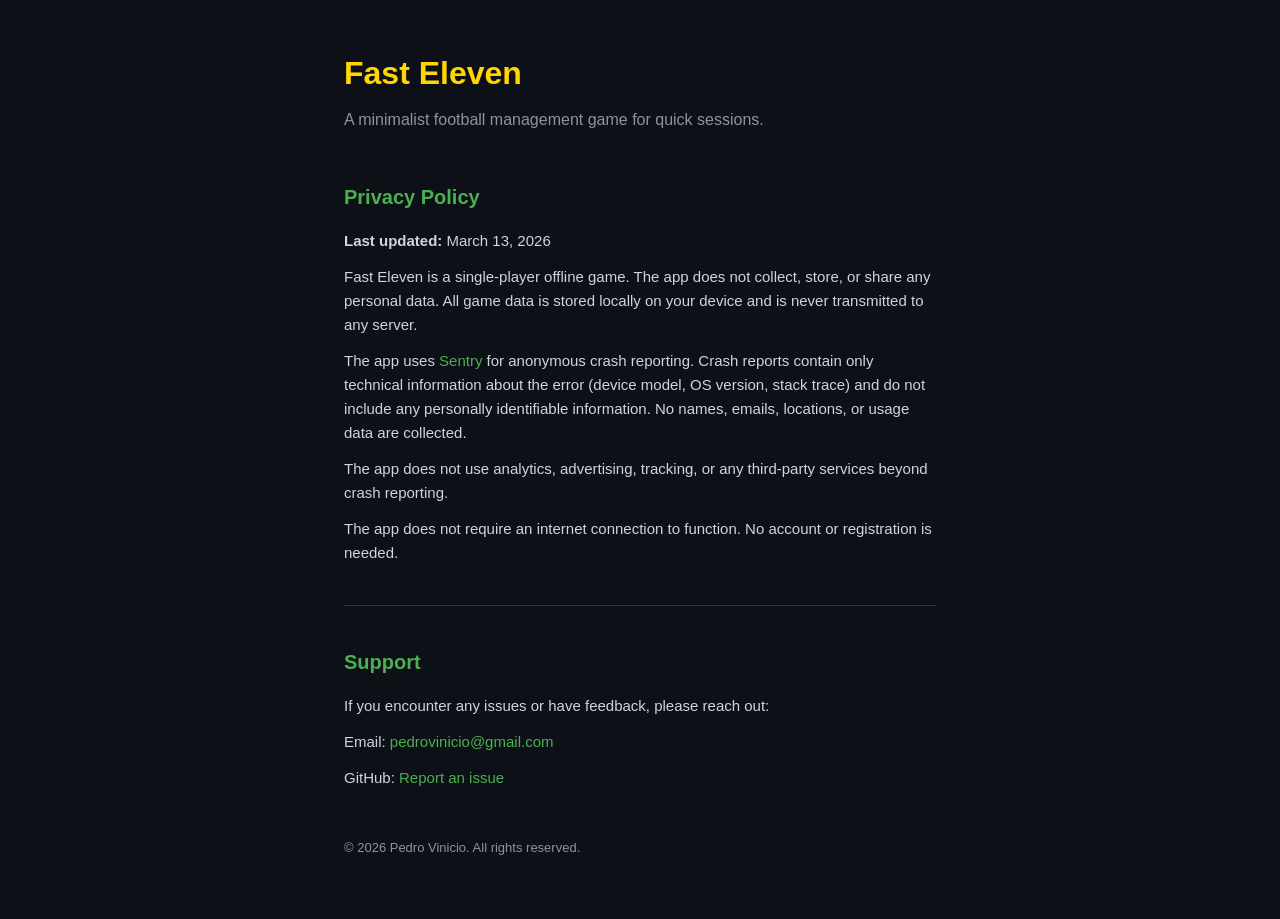
==== index.html @ f5455bc0 "Add privacy policy and support page Co-Authored-By: Claude Opus 4.6 <noreply@anthropic.com>" ====
<!DOCTYPE html>
<html lang="en">
<head>
  <meta charset="UTF-8">
  <meta name="viewport" content="width=device-width, initial-scale=1.0">
  <title>Fast Eleven - Football Manager</title>
  <style>
    * { margin: 0; padding: 0; box-sizing: border-box; }
    body {
      font-family: -apple-system, BlinkMacSystemFont, 'Segoe UI', Roboto, sans-serif;
      background: #0D1117;
      color: #E6EDF3;
      line-height: 1.6;
    }
    .container {
      max-width: 640px;
      margin: 0 auto;
      padding: 48px 24px;
    }
    h1 {
      font-size: 32px;
      font-weight: 900;
      color: #FFD600;
      margin-bottom: 8px;
    }
    .subtitle {
      color: #8B949E;
      font-size: 16px;
      margin-bottom: 48px;
    }
    h2 {
      font-size: 20px;
      font-weight: 700;
      color: #4CAF50;
      margin-bottom: 16px;
      margin-top: 40px;
    }
    p {
      color: #CDD5DE;
      font-size: 15px;
      margin-bottom: 12px;
    }
    a {
      color: #4CAF50;
      text-decoration: none;
    }
    a:hover {
      text-decoration: underline;
    }
    .divider {
      border: none;
      border-top: 1px solid #30363D;
      margin: 40px 0;
    }
    .footer {
      color: #8B949E;
      font-size: 13px;
      margin-top: 48px;
    }
  </style>
</head>
<body>
  <div class="container">
    <h1>Fast Eleven</h1>
    <p class="subtitle">A minimalist football management game for quick sessions.</p>

    <h2>Privacy Policy</h2>
    <p><strong>Last updated:</strong> March 13, 2026</p>
    <p>Fast Eleven is a single-player offline game. The app does not collect, store, or share any personal data. All game data is stored locally on your device and is never transmitted to any server.</p>
    <p>The app uses <a href="https://sentry.io/privacy/" target="_blank">Sentry</a> for anonymous crash reporting. Crash reports contain only technical information about the error (device model, OS version, stack trace) and do not include any personally identifiable information. No names, emails, locations, or usage data are collected.</p>
    <p>The app does not use analytics, advertising, tracking, or any third-party services beyond crash reporting.</p>
    <p>The app does not require an internet connection to function. No account or registration is needed.</p>

    <hr class="divider">

    <h2>Support</h2>
    <p>If you encounter any issues or have feedback, please reach out:</p>
    <p>Email: <a href="mailto:pedrovinicio@gmail.com">pedrovinicio@gmail.com</a></p>
    <p>GitHub: <a href="https://github.com/pedrovinicio/fast-eleven/issues" target="_blank">Report an issue</a></p>

    <p class="footer">&copy; 2026 Pedro Vinicio. All rights reserved.</p>
  </div>
</body>
</html>
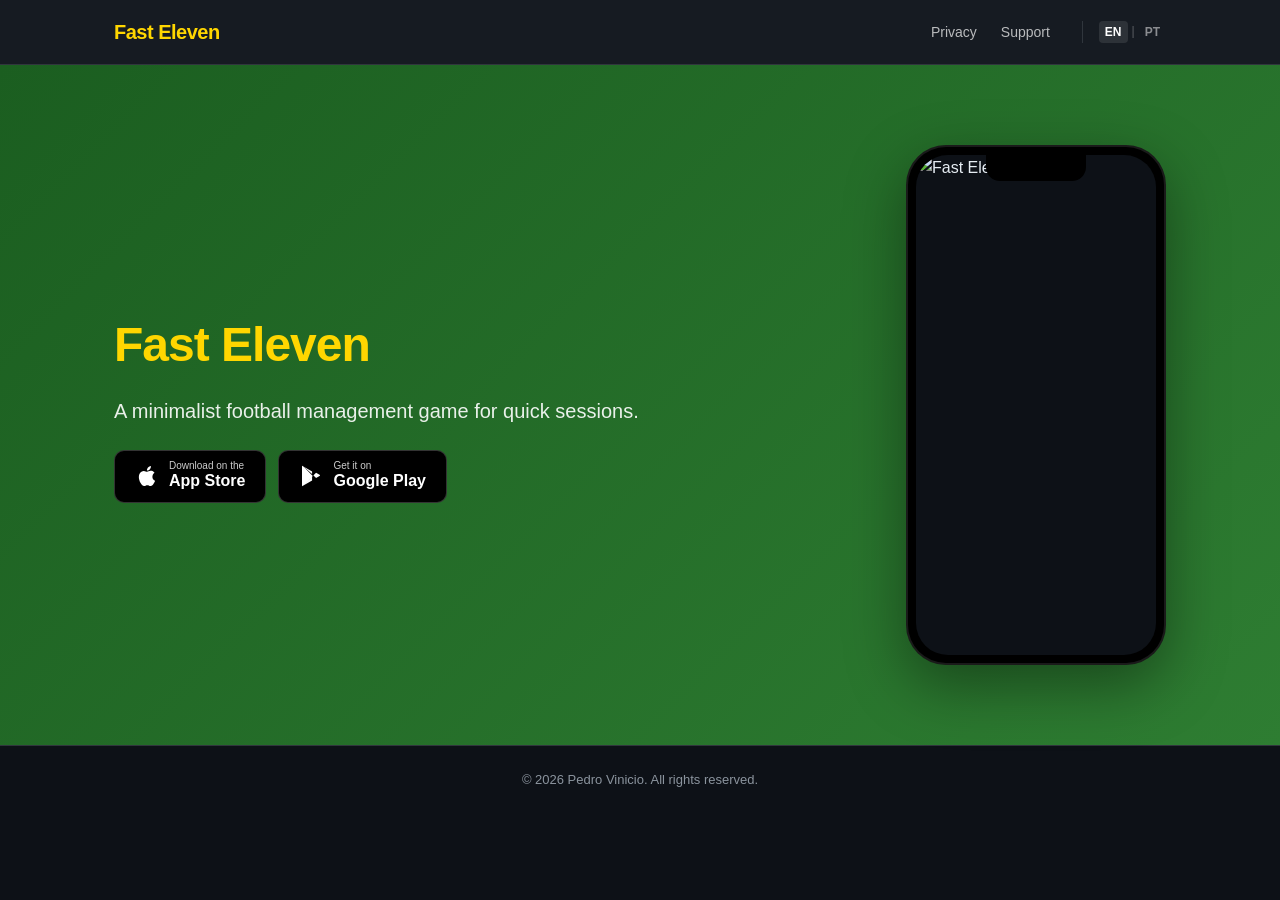
==== commit 0f88a245: "Add landing page with nav bar, hero section, and i18n support Restructure site into separate pages (" ====
--- a/index.html
+++ b/index.html
@@ -1,84 +1,70 @@
 <!DOCTYPE html>
 <html lang="en">
 <head>
-  <meta charset="UTF-8">
-  <meta name="viewport" content="width=device-width, initial-scale=1.0">
-  <title>Fast Eleven - Football Manager</title>
-  <style>
-    * { margin: 0; padding: 0; box-sizing: border-box; }
-    body {
-      font-family: -apple-system, BlinkMacSystemFont, 'Segoe UI', Roboto, sans-serif;
-      background: #0D1117;
-      color: #E6EDF3;
-      line-height: 1.6;
-    }
-    .container {
-      max-width: 640px;
-      margin: 0 auto;
-      padding: 48px 24px;
-    }
-    h1 {
-      font-size: 32px;
-      font-weight: 900;
-      color: #FFD600;
-      margin-bottom: 8px;
-    }
-    .subtitle {
-      color: #8B949E;
-      font-size: 16px;
-      margin-bottom: 48px;
-    }
-    h2 {
-      font-size: 20px;
-      font-weight: 700;
-      color: #4CAF50;
-      margin-bottom: 16px;
-      margin-top: 40px;
-    }
-    p {
-      color: #CDD5DE;
-      font-size: 15px;
-      margin-bottom: 12px;
-    }
-    a {
-      color: #4CAF50;
-      text-decoration: none;
-    }
-    a:hover {
-      text-decoration: underline;
-    }
-    .divider {
-      border: none;
-      border-top: 1px solid #30363D;
-      margin: 40px 0;
-    }
-    .footer {
-      color: #8B949E;
-      font-size: 13px;
-      margin-top: 48px;
-    }
-  </style>
+    <meta charset="UTF-8">
+    <meta name="viewport" content="width=device-width, initial-scale=1.0">
+    <title>Fast Eleven - Football Manager</title>
+    <link rel="stylesheet" href="styles.css">
 </head>
 <body>
-  <div class="container">
-    <h1>Fast Eleven</h1>
-    <p class="subtitle">A minimalist football management game for quick sessions.</p>
 
-    <h2>Privacy Policy</h2>
-    <p><strong>Last updated:</strong> March 13, 2026</p>
-    <p>Fast Eleven is a single-player offline game. The app does not collect, store, or share any personal data. All game data is stored locally on your device and is never transmitted to any server.</p>
-    <p>The app uses <a href="https://sentry.io/privacy/" target="_blank">Sentry</a> for anonymous crash reporting. Crash reports contain only technical information about the error (device model, OS version, stack trace) and do not include any personally identifiable information. No names, emails, locations, or usage data are collected.</p>
-    <p>The app does not use analytics, advertising, tracking, or any third-party services beyond crash reporting.</p>
-    <p>The app does not require an internet connection to function. No account or registration is needed.</p>
+    <!-- Navigation -->
+    <nav class="main-nav">
+        <div class="nav-container">
+            <a href="index.html" class="nav-logo">Fast Eleven</a>
+            <div class="nav-links">
+                <a href="privacy.html" data-i18n="nav.privacy">Privacy</a>
+                <a href="support.html" data-i18n="nav.support">Support</a>
+                <div class="lang-switcher">
+                    <button data-lang="en" class="active" onclick="setLanguage('en')">EN</button>
+                    <span class="lang-separator">|</span>
+                    <button data-lang="pt" onclick="setLanguage('pt')">PT</button>
+                </div>
+            </div>
+        </div>
+    </nav>
 
-    <hr class="divider">
+    <!-- Hero Section -->
+    <section class="hero">
+        <div class="container">
+            <div class="hero-content">
+                <h1>Fast Eleven</h1>
+                <p class="tagline" data-i18n="hero.tagline">A minimalist football management game for quick sessions.</p>
+                <div class="store-buttons">
+                    <!-- TODO: Replace # with actual App Store URL -->
+                    <a href="#" class="store-btn" id="app-store-btn" target="_blank" rel="noopener">
+                        <svg viewBox="0 0 24 24" fill="white"><path d="M18.71 19.5c-.83 1.24-1.71 2.45-3.05 2.47-1.34.03-1.77-.79-3.29-.79-1.53 0-2 .77-3.27.82-1.31.05-2.3-1.32-3.14-2.53C4.25 17 2.94 12.45 4.7 9.39c.87-1.52 2.43-2.48 4.12-2.51 1.28-.02 2.5.87 3.29.87.78 0 2.26-1.07 3.8-.91.65.03 2.47.26 3.64 1.98-.09.06-2.17 1.28-2.15 3.81.03 3.02 2.65 4.03 2.68 4.04-.03.07-.42 1.44-1.38 2.83M13 3.5c.73-.83 1.94-1.46 2.94-1.5.13 1.17-.34 2.35-1.04 3.19-.69.85-1.83 1.51-2.95 1.42-.15-1.15.41-2.35 1.05-3.11z"/></svg>
+                        <div class="store-text">
+                            <small data-i18n="store.apple.label">Download on the</small>
+                            <span data-i18n="store.apple.name">App Store</span>
+                        </div>
+                    </a>
+                    <!-- TODO: Replace # with actual Google Play URL -->
+                    <a href="#" class="store-btn" id="play-store-btn" target="_blank" rel="noopener">
+                        <svg viewBox="0 0 24 24" fill="white"><path d="M3.61 1.814L13.793 12 3.61 22.186a.996.996 0 0 1-.61-.92V2.734a1 1 0 0 1 .61-.92zm10.893 9.476l2.56-2.56 3.48 2.01c.63.36.63.93 0 1.3l-3.48 2.01-2.56-2.56-.01-.1.01-.1zm-1.41 1.42L4.38 21.42l8.71-5.03 0-.01.003.003-.003.003zm0-2.82L4.38 2.58l8.71 5.03.003-.003-.003.003v.01l0-.01z"/></svg>
+                        <div class="store-text">
+                            <small data-i18n="store.google.label">Get it on</small>
+                            <span data-i18n="store.google.name">Google Play</span>
+                        </div>
+                    </a>
+                </div>
+            </div>
+            <div class="phone-wrapper">
+                <div class="phone-mockup">
+                    <div class="phone-notch"></div>
+                    <div class="phone-screen">
+                        <img src="screenshot.png" alt="Fast Eleven">
+                    </div>
+                </div>
+            </div>
+        </div>
+    </section>
 
-    <h2>Support</h2>
-    <p>If you encounter any issues or have feedback, please reach out:</p>
-    <p>Email: <a href="mailto:pedrovinicio@gmail.com">pedrovinicio@gmail.com</a></p>
-    <p>GitHub: <a href="https://github.com/pedrovinicio/fast-eleven/issues" target="_blank">Report an issue</a></p>
+    <!-- Footer -->
+    <footer class="site-footer">
+        <p data-i18n-html="footer.rights">&copy; 2026 Pedro Vinicio. All rights reserved.</p>
+    </footer>
 
-    <p class="footer">&copy; 2026 Pedro Vinicio. All rights reserved.</p>
-  </div>
+    <script src="i18n.js"></script>
 </body>
 </html>
--- a/styles.css
+++ b/styles.css
@@ -0,0 +1,399 @@
+/* ===== Reset & Variables ===== */
+* { margin: 0; padding: 0; box-sizing: border-box; }
+
+:root {
+    --primary: #4CAF50;
+    --primary-dark: #2E7D32;
+    --primary-darker: #1B5E20;
+    --accent: #FFD600;
+    --bg: #0D1117;
+    --bg-nav: #161B22;
+    --bg-surface: #1C2128;
+    --text: #E6EDF3;
+    --text-secondary: #8B949E;
+    --text-content: #CDD5DE;
+    --border: #30363D;
+}
+
+body {
+    font-family: -apple-system, BlinkMacSystemFont, 'Segoe UI', Roboto, sans-serif;
+    background: var(--bg);
+    color: var(--text);
+    line-height: 1.6;
+    min-height: 100vh;
+    display: flex;
+    flex-direction: column;
+}
+
+a {
+    color: var(--primary);
+    text-decoration: none;
+}
+
+a:hover {
+    text-decoration: underline;
+}
+
+/* ===== Navigation ===== */
+nav.main-nav {
+    background-color: var(--bg-nav);
+    padding: 16px 0;
+    width: 100%;
+    border-bottom: 1px solid var(--border);
+}
+
+nav.main-nav .nav-container {
+    max-width: 1100px;
+    margin: 0 auto;
+    padding: 0 24px;
+    display: flex;
+    justify-content: space-between;
+    align-items: center;
+    flex-wrap: wrap;
+    gap: 12px;
+}
+
+nav.main-nav a.nav-logo {
+    color: var(--accent);
+    font-size: 20px;
+    font-weight: 900;
+    text-decoration: none;
+    letter-spacing: -0.5px;
+}
+
+nav.main-nav a.nav-logo:hover {
+    text-decoration: none;
+}
+
+nav.main-nav .nav-links {
+    display: flex;
+    align-items: center;
+    gap: 24px;
+    flex-wrap: wrap;
+}
+
+nav.main-nav .nav-links a {
+    color: rgba(255, 255, 255, 0.7);
+    text-decoration: none;
+    font-size: 14px;
+    transition: color 0.2s;
+}
+
+nav.main-nav .nav-links a:hover,
+nav.main-nav .nav-links a.active {
+    color: #FFFFFF;
+    text-decoration: none;
+}
+
+nav.main-nav .nav-links a.active {
+    font-weight: 600;
+}
+
+/* Language Switcher */
+.lang-switcher {
+    display: flex;
+    align-items: center;
+    gap: 4px;
+    margin-left: 8px;
+    padding-left: 16px;
+    border-left: 1px solid var(--border);
+}
+
+.lang-switcher button {
+    background: none;
+    border: none;
+    color: rgba(255, 255, 255, 0.5);
+    font-size: 12px;
+    font-weight: 600;
+    cursor: pointer;
+    padding: 4px 6px;
+    border-radius: 4px;
+    transition: all 0.2s;
+    font-family: inherit;
+}
+
+.lang-switcher button:hover {
+    color: rgba(255, 255, 255, 0.8);
+}
+
+.lang-switcher button.active {
+    color: #FFFFFF;
+    background: rgba(255, 255, 255, 0.1);
+}
+
+.lang-separator {
+    color: rgba(255, 255, 255, 0.3);
+    font-size: 12px;
+    user-select: none;
+}
+
+/* ===== Hero Section ===== */
+.hero {
+    background: linear-gradient(135deg, var(--primary-darker) 0%, var(--primary-dark) 100%);
+    padding: 80px 0;
+}
+
+.hero .container {
+    max-width: 1100px;
+    margin: 0 auto;
+    padding: 0 24px;
+    display: flex;
+    align-items: center;
+    gap: 60px;
+}
+
+.hero-content {
+    flex: 1;
+}
+
+.hero-content h1 {
+    font-size: 48px;
+    font-weight: 900;
+    color: var(--accent);
+    margin-bottom: 12px;
+    letter-spacing: -1px;
+}
+
+.hero-content .tagline {
+    font-size: 20px;
+    color: rgba(255, 255, 255, 0.9);
+    margin-bottom: 24px;
+    line-height: 1.5;
+}
+
+.store-buttons {
+    display: flex;
+    gap: 12px;
+    flex-wrap: wrap;
+}
+
+.store-btn {
+    display: inline-flex;
+    align-items: center;
+    gap: 10px;
+    background: #000;
+    color: #fff;
+    padding: 10px 20px;
+    border-radius: 10px;
+    text-decoration: none;
+    border: 1px solid rgba(255, 255, 255, 0.2);
+    transition: transform 0.2s, border-color 0.2s;
+}
+
+.store-btn:hover {
+    transform: scale(1.03);
+    text-decoration: none;
+    border-color: rgba(255, 255, 255, 0.4);
+}
+
+.store-btn svg {
+    width: 24px;
+    height: 24px;
+    flex-shrink: 0;
+}
+
+.store-btn .store-text small {
+    display: block;
+    font-size: 10px;
+    opacity: 0.8;
+    line-height: 1;
+}
+
+.store-btn .store-text span {
+    display: block;
+    font-size: 16px;
+    font-weight: 600;
+    line-height: 1.3;
+}
+
+/* ===== Phone Mockup ===== */
+.phone-wrapper {
+    flex-shrink: 0;
+}
+
+.phone-mockup {
+    position: relative;
+    width: 260px;
+    height: 520px;
+    background: #000;
+    border-radius: 40px;
+    padding: 10px;
+    box-shadow:
+        0 20px 60px rgba(0, 0, 0, 0.4),
+        inset 0 0 0 2px rgba(255, 255, 255, 0.1);
+}
+
+.phone-notch {
+    position: absolute;
+    top: 10px;
+    left: 50%;
+    transform: translateX(-50%);
+    width: 100px;
+    height: 26px;
+    background: #000;
+    border-radius: 0 0 14px 14px;
+    z-index: 2;
+}
+
+.phone-screen {
+    width: 100%;
+    height: 100%;
+    background: var(--bg);
+    border-radius: 32px;
+    overflow: hidden;
+    position: relative;
+}
+
+.phone-screen img {
+    width: 100%;
+    height: 100%;
+    object-fit: cover;
+    display: block;
+}
+
+/* Placeholder screen content (shown when no screenshot image is used) */
+.phone-placeholder {
+    width: 100%;
+    height: 100%;
+    display: flex;
+    flex-direction: column;
+    align-items: center;
+    justify-content: center;
+    background: linear-gradient(180deg, #1a2f1a 0%, var(--bg) 100%);
+    padding: 20px;
+    text-align: center;
+}
+
+.phone-placeholder .placeholder-icon {
+    font-size: 48px;
+    margin-bottom: 16px;
+}
+
+.phone-placeholder .placeholder-title {
+    font-size: 18px;
+    font-weight: 800;
+    color: var(--accent);
+    margin-bottom: 8px;
+}
+
+.phone-placeholder .placeholder-subtitle {
+    font-size: 11px;
+    color: var(--text-secondary);
+}
+
+/* ===== Page Content ===== */
+.page-content {
+    flex: 1;
+}
+
+.page-content .container {
+    max-width: 720px;
+    margin: 0 auto;
+    padding: 48px 24px;
+}
+
+.page-content h2 {
+    font-size: 24px;
+    font-weight: 700;
+    color: var(--primary);
+    margin-bottom: 16px;
+}
+
+.page-content h3 {
+    font-size: 18px;
+    font-weight: 600;
+    color: var(--text);
+    margin-top: 32px;
+    margin-bottom: 12px;
+}
+
+.page-content p {
+    color: var(--text-content);
+    font-size: 15px;
+    margin-bottom: 12px;
+}
+
+.page-content .last-updated {
+    color: var(--text-secondary);
+    font-size: 14px;
+    margin-bottom: 24px;
+}
+
+.page-content .divider {
+    border: none;
+    border-top: 1px solid var(--border);
+    margin: 40px 0;
+}
+
+/* ===== Footer ===== */
+.site-footer {
+    border-top: 1px solid var(--border);
+    padding: 24px;
+    text-align: center;
+}
+
+.site-footer p {
+    color: var(--text-secondary);
+    font-size: 13px;
+}
+
+/* ===== Responsive ===== */
+@media (max-width: 768px) {
+    .hero {
+        padding: 48px 0;
+    }
+
+    .hero .container {
+        flex-direction: column;
+        text-align: center;
+    }
+
+    .hero-content h1 {
+        font-size: 36px;
+    }
+
+    .hero-content .tagline {
+        font-size: 17px;
+    }
+
+    .store-buttons {
+        justify-content: center;
+    }
+
+    .phone-wrapper {
+        order: -1;
+    }
+
+    .phone-mockup {
+        width: 200px;
+        height: 400px;
+        border-radius: 32px;
+    }
+
+    .phone-notch {
+        width: 80px;
+        height: 22px;
+    }
+
+    .phone-screen {
+        border-radius: 24px;
+    }
+}
+
+@media (max-width: 480px) {
+    .store-buttons {
+        flex-direction: column;
+        align-items: center;
+    }
+
+    nav.main-nav .nav-container {
+        justify-content: center;
+        text-align: center;
+    }
+
+    .lang-switcher {
+        border-left: none;
+        margin-left: 0;
+        padding-left: 0;
+    }
+}
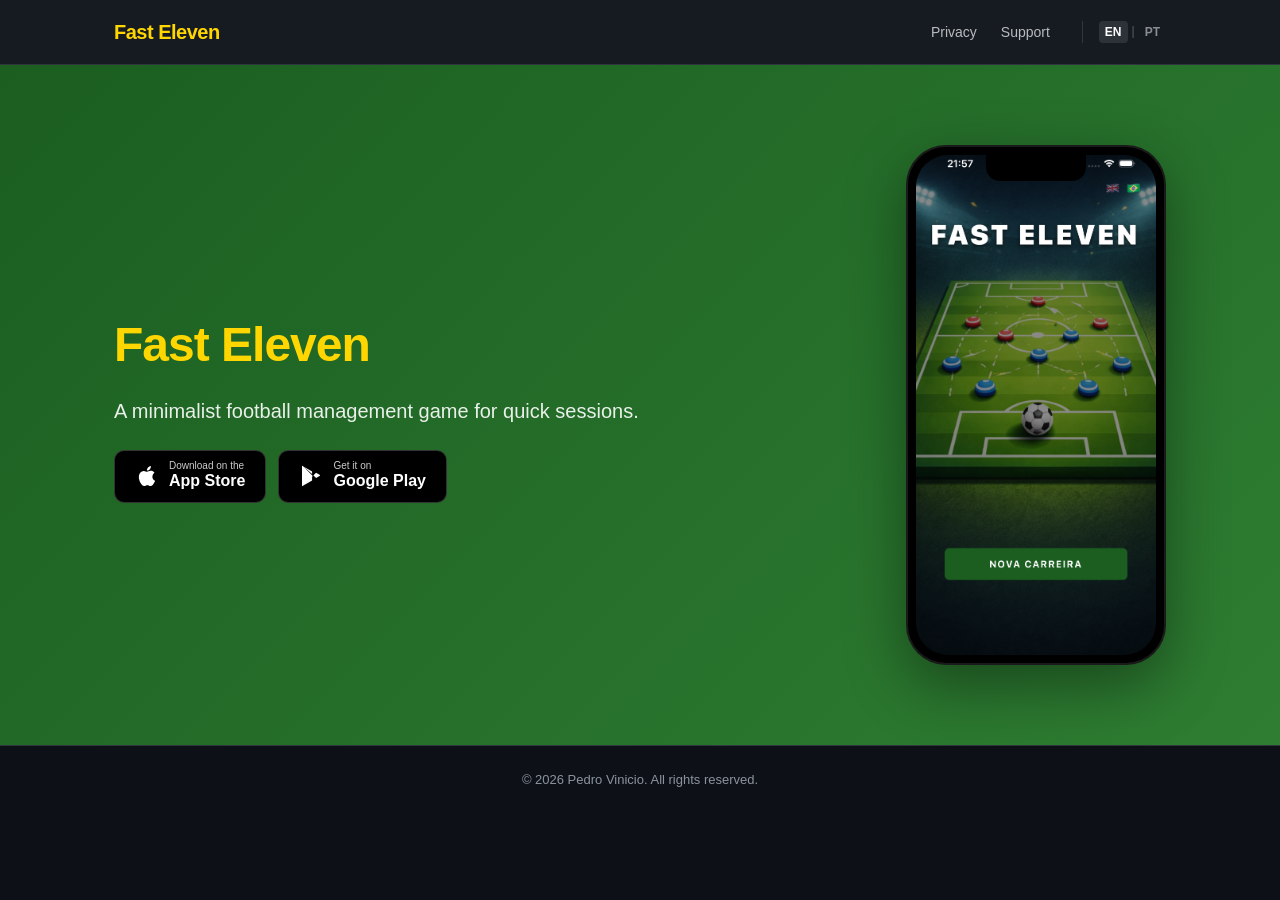
==== commit caad248e: "Add App Store URL to store button Co-Authored-By: Claude Opus 4.6 (1M context) <noreply@anthropic.co" ====
--- a/index.html
+++ b/index.html
@@ -31,8 +31,7 @@
                 <h1>Fast Eleven</h1>
                 <p class="tagline" data-i18n="hero.tagline">A minimalist football management game for quick sessions.</p>
                 <div class="store-buttons">
-                    <!-- TODO: Replace # with actual App Store URL -->
-                    <a href="#" class="store-btn" id="app-store-btn" target="_blank" rel="noopener">
+                    <a href="https://apps.apple.com/br/app/fast-eleven/id6760587437" class="store-btn" id="app-store-btn" target="_blank" rel="noopener">
                         <svg viewBox="0 0 24 24" fill="white"><path d="M18.71 19.5c-.83 1.24-1.71 2.45-3.05 2.47-1.34.03-1.77-.79-3.29-.79-1.53 0-2 .77-3.27.82-1.31.05-2.3-1.32-3.14-2.53C4.25 17 2.94 12.45 4.7 9.39c.87-1.52 2.43-2.48 4.12-2.51 1.28-.02 2.5.87 3.29.87.78 0 2.26-1.07 3.8-.91.65.03 2.47.26 3.64 1.98-.09.06-2.17 1.28-2.15 3.81.03 3.02 2.65 4.03 2.68 4.04-.03.07-.42 1.44-1.38 2.83M13 3.5c.73-.83 1.94-1.46 2.94-1.5.13 1.17-.34 2.35-1.04 3.19-.69.85-1.83 1.51-2.95 1.42-.15-1.15.41-2.35 1.05-3.11z"/></svg>
                         <div class="store-text">
                             <small data-i18n="store.apple.label">Download on the</small>
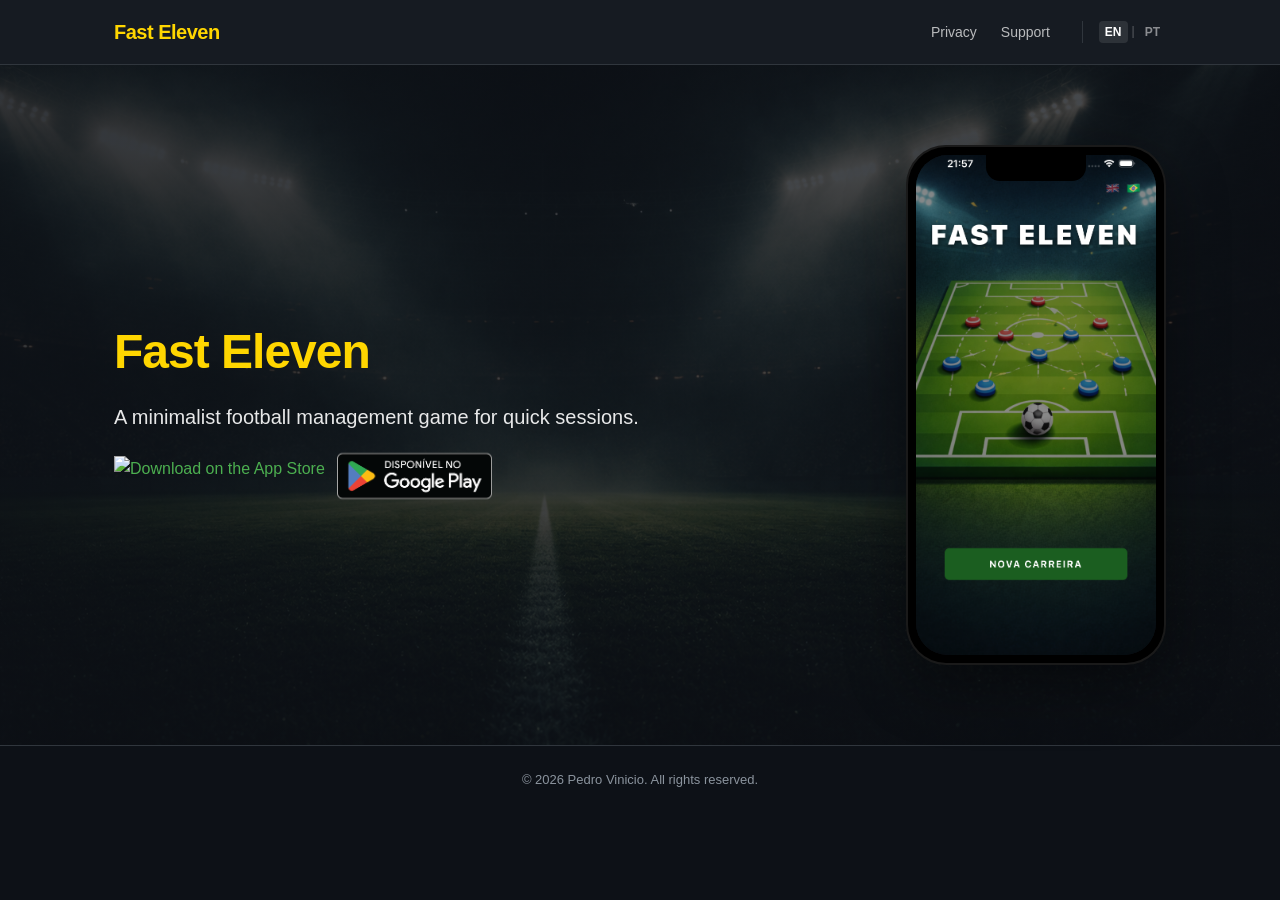
==== commit 4329ccec: "Update store buttons, hero background, and mobile responsiveness Use official App Store and Google P" ====
--- a/index.html
+++ b/index.html
@@ -31,20 +31,12 @@
                 <h1>Fast Eleven</h1>
                 <p class="tagline" data-i18n="hero.tagline">A minimalist football management game for quick sessions.</p>
                 <div class="store-buttons">
-                    <a href="https://apps.apple.com/br/app/fast-eleven/id6760587437" class="store-btn" id="app-store-btn" target="_blank" rel="noopener">
-                        <svg viewBox="0 0 24 24" fill="white"><path d="M18.71 19.5c-.83 1.24-1.71 2.45-3.05 2.47-1.34.03-1.77-.79-3.29-.79-1.53 0-2 .77-3.27.82-1.31.05-2.3-1.32-3.14-2.53C4.25 17 2.94 12.45 4.7 9.39c.87-1.52 2.43-2.48 4.12-2.51 1.28-.02 2.5.87 3.29.87.78 0 2.26-1.07 3.8-.91.65.03 2.47.26 3.64 1.98-.09.06-2.17 1.28-2.15 3.81.03 3.02 2.65 4.03 2.68 4.04-.03.07-.42 1.44-1.38 2.83M13 3.5c.73-.83 1.94-1.46 2.94-1.5.13 1.17-.34 2.35-1.04 3.19-.69.85-1.83 1.51-2.95 1.42-.15-1.15.41-2.35 1.05-3.11z"/></svg>
-                        <div class="store-text">
-                            <small data-i18n="store.apple.label">Download on the</small>
-                            <span data-i18n="store.apple.name">App Store</span>
-                        </div>
+                    <a href="https://apps.apple.com/br/app/fast-eleven/id6760587437" class="store-button" id="app-store-btn" target="_blank" rel="noopener">
+                        <img src="https://tools.applemediaservices.com/api/badges/download-on-the-app-store/black/en-us?size=250x83" alt="Download on the App Store">
                     </a>
                     <!-- TODO: Replace # with actual Google Play URL -->
-                    <a href="#" class="store-btn" id="play-store-btn" target="_blank" rel="noopener">
-                        <svg viewBox="0 0 24 24" fill="white"><path d="M3.61 1.814L13.793 12 3.61 22.186a.996.996 0 0 1-.61-.92V2.734a1 1 0 0 1 .61-.92zm10.893 9.476l2.56-2.56 3.48 2.01c.63.36.63.93 0 1.3l-3.48 2.01-2.56-2.56-.01-.1.01-.1zm-1.41 1.42L4.38 21.42l8.71-5.03 0-.01.003.003-.003.003zm0-2.82L4.38 2.58l8.71 5.03.003-.003-.003.003v.01l0-.01z"/></svg>
-                        <div class="store-text">
-                            <small data-i18n="store.google.label">Get it on</small>
-                            <span data-i18n="store.google.name">Google Play</span>
-                        </div>
+                    <a href="#" class="store-button play-store" id="play-store-btn" target="_blank" rel="noopener">
+                        <img src="google-play-badge.png" alt="Get it on Google Play">
                     </a>
                 </div>
             </div>
--- a/styles.css
+++ b/styles.css
@@ -129,7 +129,9 @@
 
 /* ===== Hero Section ===== */
 .hero {
-    background: linear-gradient(135deg, var(--primary-darker) 0%, var(--primary-dark) 100%);
+    background:
+        linear-gradient(135deg, rgba(13, 17, 23, 0.85) 0%, rgba(13, 17, 23, 0.7) 100%),
+        url('hero-bg.jpg') center/cover no-repeat;
     padding: 80px 0;
 }
 
@@ -163,47 +165,33 @@
 
 .store-buttons {
     display: flex;
+    justify-content: flex-start;
+    align-items: center;
     gap: 12px;
-    flex-wrap: wrap;
-}
-
-.store-btn {
-    display: inline-flex;
-    align-items: center;
-    gap: 10px;
-    background: #000;
-    color: #fff;
-    padding: 10px 20px;
-    border-radius: 10px;
-    text-decoration: none;
-    border: 1px solid rgba(255, 255, 255, 0.2);
-    transition: transform 0.2s, border-color 0.2s;
-}
-
-.store-btn:hover {
-    transform: scale(1.03);
-    text-decoration: none;
-    border-color: rgba(255, 255, 255, 0.4);
-}
-
-.store-btn svg {
-    width: 24px;
-    height: 24px;
-    flex-shrink: 0;
-}
-
-.store-btn .store-text small {
-    display: block;
-    font-size: 10px;
-    opacity: 0.8;
-    line-height: 1;
-}
-
-.store-btn .store-text span {
-    display: block;
-    font-size: 16px;
-    font-weight: 600;
-    line-height: 1.3;
+}
+
+.store-button {
+    display: inline-block;
+    height: 40px;
+}
+
+.store-button img {
+    height: 40px;
+    width: auto;
+    transition: transform 0.2s;
+}
+
+.store-button.play-store {
+    height: 60px;
+    margin: -10px 0;
+}
+
+.store-button.play-store img {
+    height: 60px;
+}
+
+.store-button:hover img {
+    transform: scale(1.05);
 }
 
 /* ===== Phone Mockup ===== */
@@ -251,36 +239,6 @@
     display: block;
 }
 
-/* Placeholder screen content (shown when no screenshot image is used) */
-.phone-placeholder {
-    width: 100%;
-    height: 100%;
-    display: flex;
-    flex-direction: column;
-    align-items: center;
-    justify-content: center;
-    background: linear-gradient(180deg, #1a2f1a 0%, var(--bg) 100%);
-    padding: 20px;
-    text-align: center;
-}
-
-.phone-placeholder .placeholder-icon {
-    font-size: 48px;
-    margin-bottom: 16px;
-}
-
-.phone-placeholder .placeholder-title {
-    font-size: 18px;
-    font-weight: 800;
-    color: var(--accent);
-    margin-bottom: 8px;
-}
-
-.phone-placeholder .placeholder-subtitle {
-    font-size: 11px;
-    color: var(--text-secondary);
-}
-
 /* ===== Page Content ===== */
 .page-content {
     flex: 1;
@@ -361,22 +319,7 @@
     }
 
     .phone-wrapper {
-        order: -1;
-    }
-
-    .phone-mockup {
-        width: 200px;
-        height: 400px;
-        border-radius: 32px;
-    }
-
-    .phone-notch {
-        width: 80px;
-        height: 22px;
-    }
-
-    .phone-screen {
-        border-radius: 24px;
+        display: none;
     }
 }
 
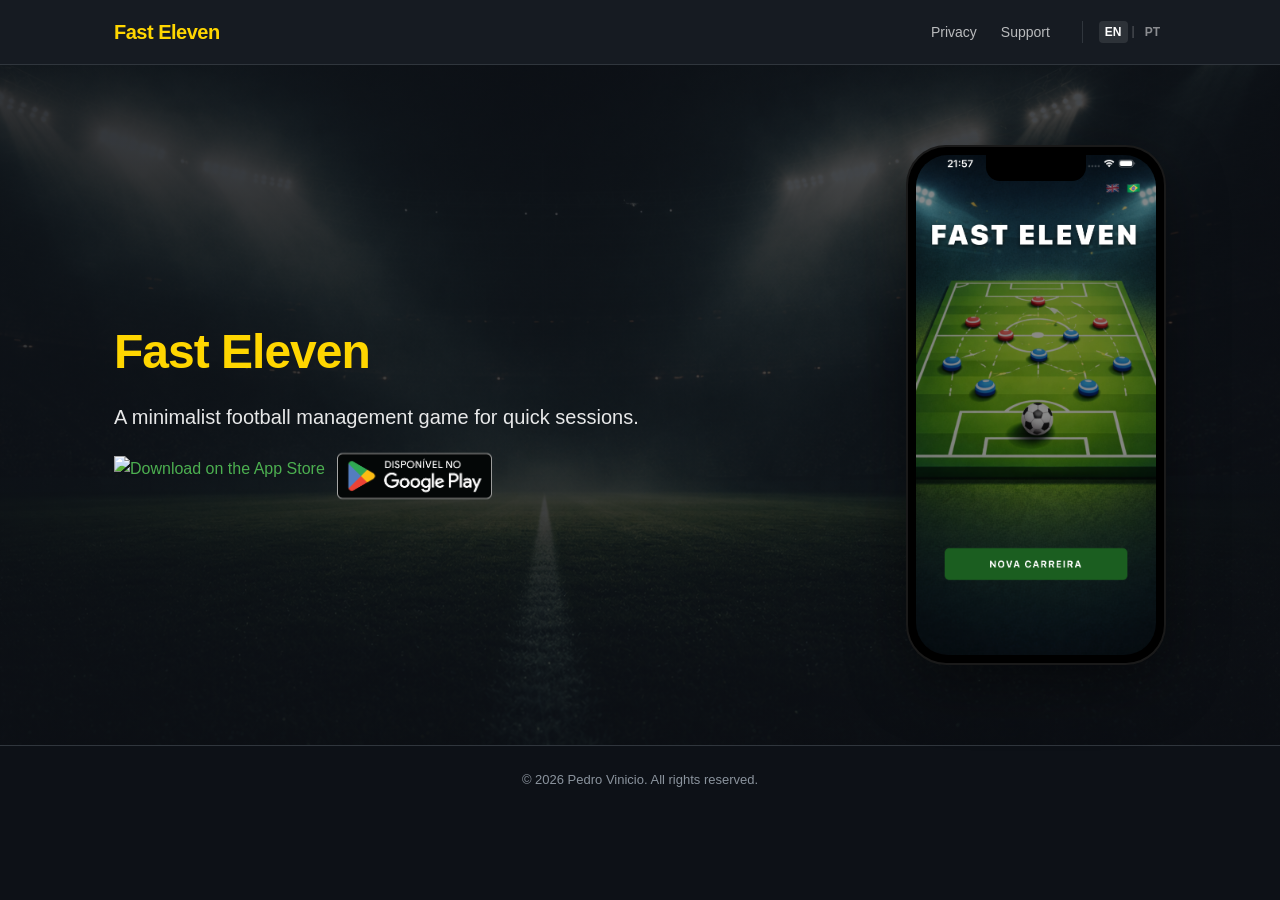
==== commit 1b8d00c7: "Add Google Play Store URL to store button Co-Authored-By: Claude Opus 4.6 (1M context) <noreply@anth" ====
--- a/index.html
+++ b/index.html
@@ -34,8 +34,7 @@
                     <a href="https://apps.apple.com/br/app/fast-eleven/id6760587437" class="store-button" id="app-store-btn" target="_blank" rel="noopener">
                         <img src="https://tools.applemediaservices.com/api/badges/download-on-the-app-store/black/en-us?size=250x83" alt="Download on the App Store">
                     </a>
-                    <!-- TODO: Replace # with actual Google Play URL -->
-                    <a href="#" class="store-button play-store" id="play-store-btn" target="_blank" rel="noopener">
+                    <a href="https://play.google.com/store/apps/details?id=com.fasteleven" class="store-button play-store" id="play-store-btn" target="_blank" rel="noopener">
                         <img src="google-play-badge.png" alt="Get it on Google Play">
                     </a>
                 </div>
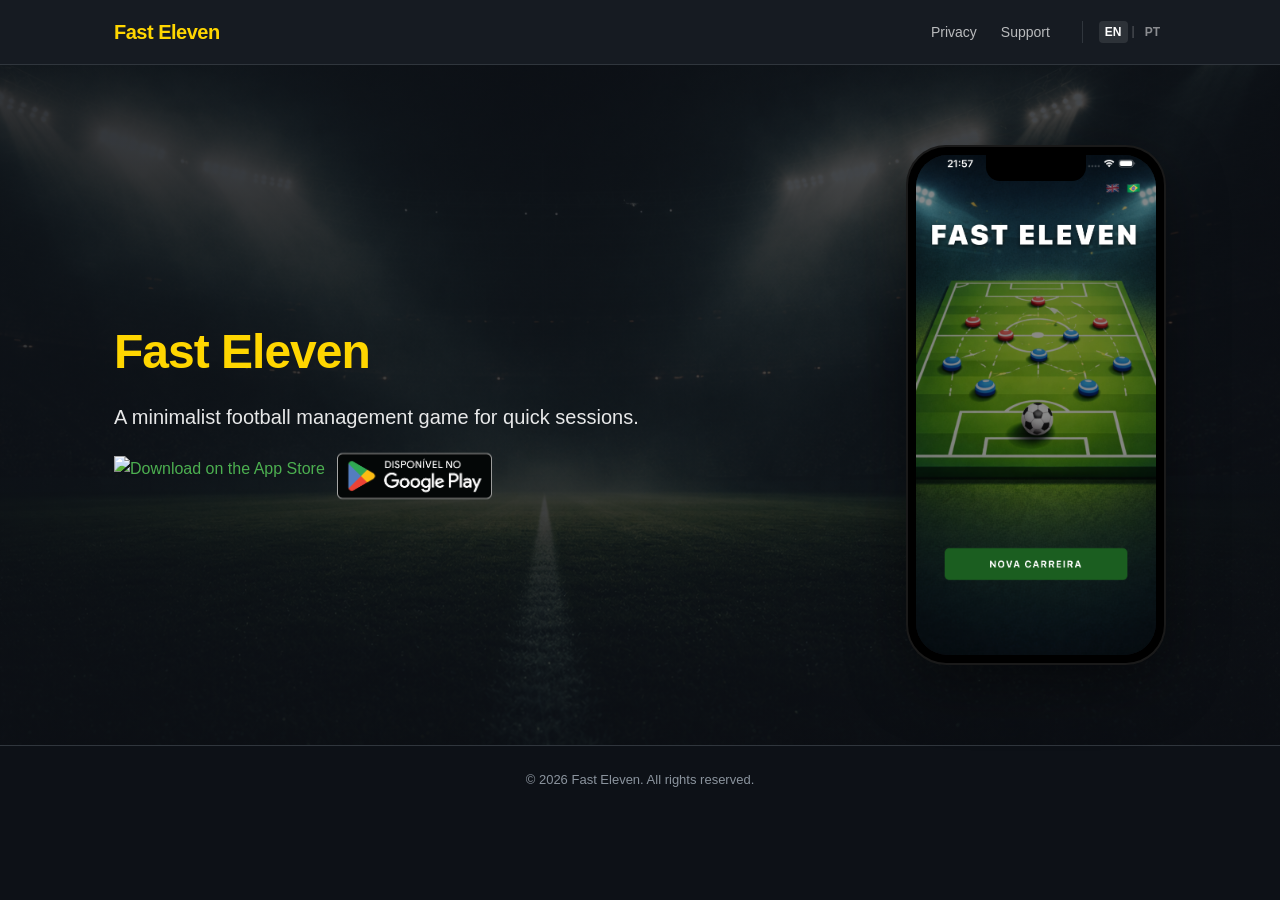
==== commit fd6d02a8: "Overall update - update readme - Add firebase hosting for deploy" ====
--- a/index.html
+++ b/index.html
@@ -1,11 +1,13 @@
 <!DOCTYPE html>
 <html lang="en">
+
 <head>
     <meta charset="UTF-8">
     <meta name="viewport" content="width=device-width, initial-scale=1.0">
     <title>Fast Eleven - Football Manager</title>
     <link rel="stylesheet" href="styles.css">
 </head>
+
 <body>
 
     <!-- Navigation -->
@@ -29,12 +31,16 @@
         <div class="container">
             <div class="hero-content">
                 <h1>Fast Eleven</h1>
-                <p class="tagline" data-i18n="hero.tagline">A minimalist football management game for quick sessions.</p>
+                <p class="tagline" data-i18n="hero.tagline">A minimalist football management game for quick sessions.
+                </p>
                 <div class="store-buttons">
-                    <a href="https://apps.apple.com/br/app/fast-eleven/id6760587437" class="store-button" id="app-store-btn" target="_blank" rel="noopener">
-                        <img src="https://tools.applemediaservices.com/api/badges/download-on-the-app-store/black/en-us?size=250x83" alt="Download on the App Store">
+                    <a href="https://apps.apple.com/br/app/fast-eleven/id6760587437" class="store-button"
+                        id="app-store-btn" target="_blank" rel="noopener">
+                        <img src="https://tools.applemediaservices.com/api/badges/download-on-the-app-store/black/en-us?size=250x83"
+                            alt="Download on the App Store">
                     </a>
-                    <a href="https://play.google.com/store/apps/details?id=com.fasteleven" class="store-button play-store" id="play-store-btn" target="_blank" rel="noopener">
+                    <a href="https://play.google.com/store/apps/details?id=com.fasteleven"
+                        class="store-button play-store" id="play-store-btn" target="_blank" rel="noopener">
                         <img src="google-play-badge.png" alt="Get it on Google Play">
                     </a>
                 </div>
@@ -52,9 +58,10 @@
 
     <!-- Footer -->
     <footer class="site-footer">
-        <p data-i18n-html="footer.rights">&copy; 2026 Pedro Vinicio. All rights reserved.</p>
+        <p data-i18n-html="footer.rights">&copy; 2026 Fast Eleven. All rights reserved.</p>
     </footer>
 
     <script src="i18n.js"></script>
 </body>
-</html>
+
+</html>
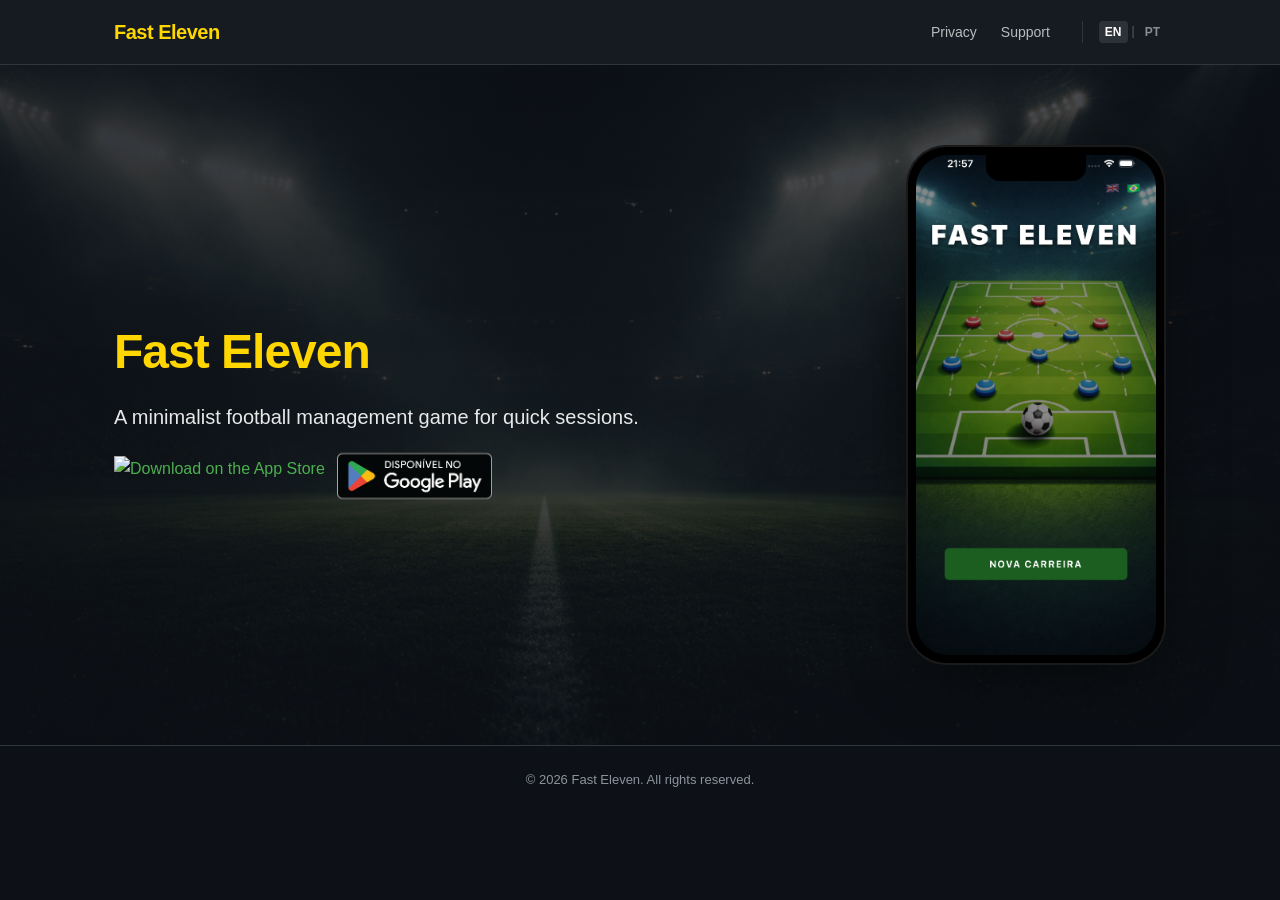
==== commit 62ff157e: "Add favicon" ====
--- a/index.html
+++ b/index.html
@@ -5,6 +5,7 @@
     <meta charset="UTF-8">
     <meta name="viewport" content="width=device-width, initial-scale=1.0">
     <title>Fast Eleven - Football Manager</title>
+    <link rel="icon" type="image/png" href="favicon.png">
     <link rel="stylesheet" href="styles.css">
 </head>
 
